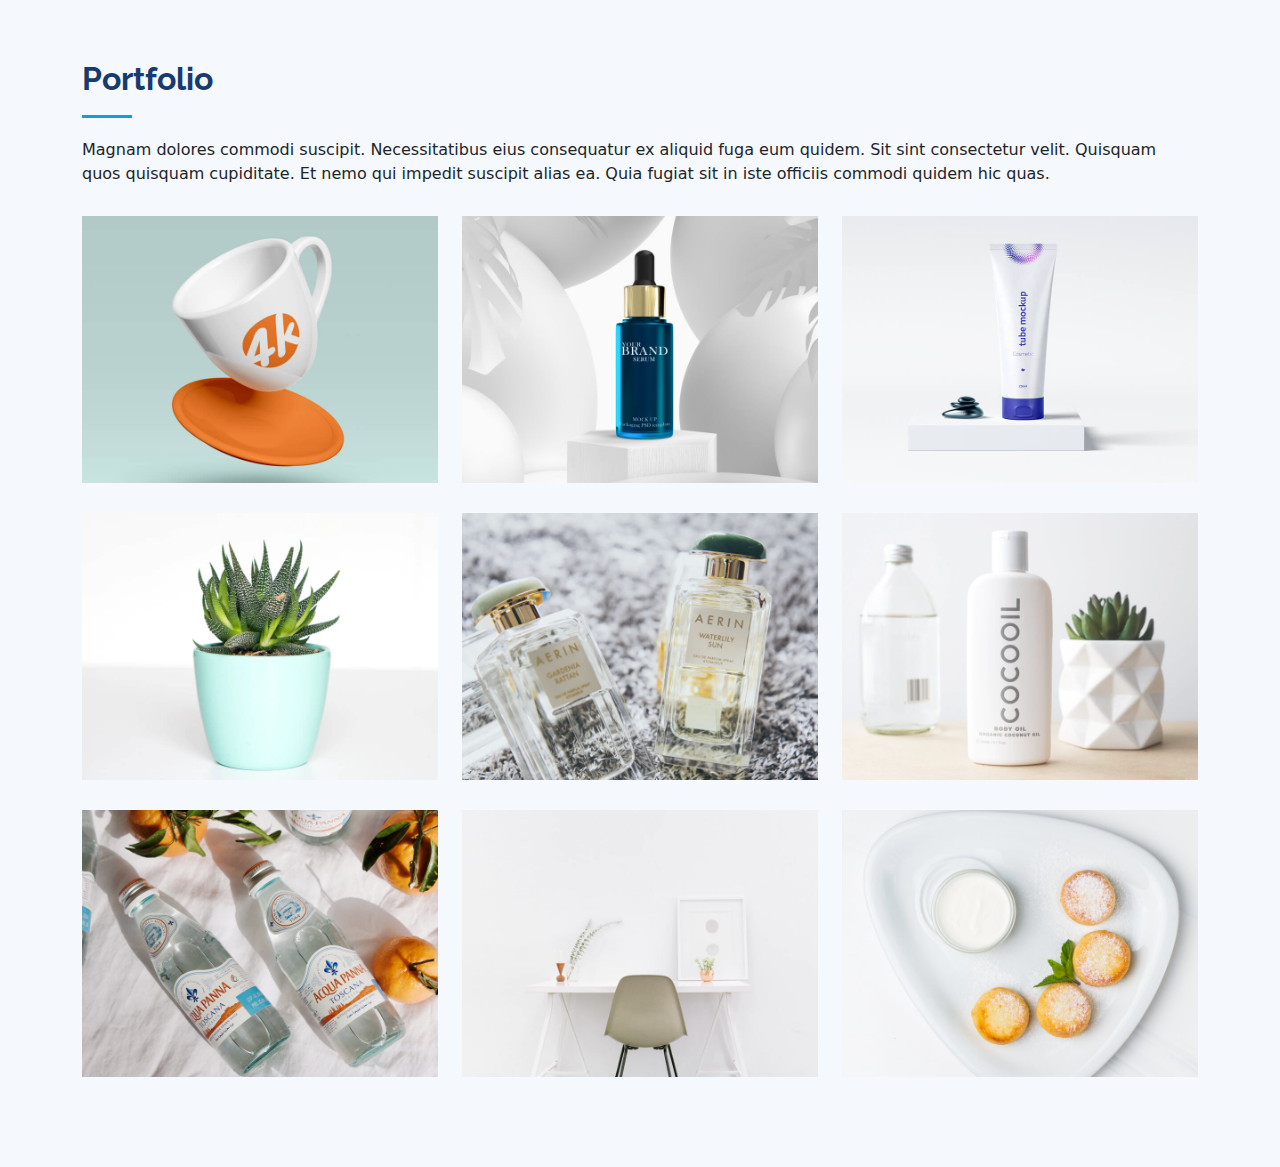
==== gallery.html @ 1d721a5b "gallery link added" ====
<!DOCTYPE html>
<html lang="en">

<head>
  <meta charset="utf-8">
  <meta content="width=device-width, initial-scale=1.0" name="viewport">

  <title>iPortfolio Bootstrap Template - Index</title>
  <meta content="" name="description">
  <meta content="" name="keywords">

  <!-- Favicons -->
  <link href="assets/img/favicon.png" rel="icon">
  <link href="assets/img/apple-touch-icon.png" rel="apple-touch-icon">

  <!-- Google Fonts -->
  <link
    href="https://fonts.googleapis.com/css?family=Open+Sans:300,300i,400,400i,600,600i,700,700i|Raleway:300,300i,400,400i,500,500i,600,600i,700,700i|Poppins:300,300i,400,400i,500,500i,600,600i,700,700i"
    rel="stylesheet">

  <!-- Vendor CSS Files -->
  <link href="assets/vendor/aos/aos.css" rel="stylesheet">
  <link href="assets/vendor/bootstrap/css/bootstrap.min.css" rel="stylesheet">
  <link href="assets/vendor/bootstrap-icons/bootstrap-icons.css" rel="stylesheet">
  <link href="assets/vendor/boxicons/css/boxicons.min.css" rel="stylesheet">
  <link href="assets/vendor/glightbox/css/glightbox.min.css" rel="stylesheet">
  <link href="assets/vendor/swiper/swiper-bundle.min.css" rel="stylesheet">

  <!-- Template Main CSS File -->
  <link href="assets/css/style.css" rel="stylesheet">

  <!-- =======================================================
  * Template Name: iPortfolio
  * Updated: Nov 17 2023 with Bootstrap v5.3.2
  * Template URL: https://bootstrapmade.com/iportfolio-bootstrap-portfolio-websites-template/
  * Author: BootstrapMade.com
  * License: https://bootstrapmade.com/license/
  ======================================================== -->


  <title>Bootstrap Example</title>
  <meta charset="utf-8">
  <meta name="viewport" content="width=device-width, initial-scale=1">
  <link href="https://cdn.jsdelivr.net/npm/bootstrap@5.3.2/dist/css/bootstrap.min.css" rel="stylesheet">
  <script src="https://cdn.jsdelivr.net/npm/bootstrap@5.3.2/dist/js/bootstrap.bundle.min.js"></script>
</head>

<body>


  <!-- ======= Portfolio Section ======= -->
  <section id="portfolio" class="portfolio section-bg">
    <div class="container">

      <div class="section-title">
        <h2>Portfolio</h2>
        <p>Magnam dolores commodi suscipit. Necessitatibus eius consequatur ex aliquid fuga eum quidem. Sit sint
          consectetur velit. Quisquam quos quisquam cupiditate. Et nemo qui impedit suscipit alias ea. Quia fugiat sit
          in iste officiis commodi quidem hic quas.</p>
      </div>



      <div class="row portfolio-container" data-aos="fade-up" data-aos-delay="100">


        <!-- ------------------------------------changes made start---------------------------------- -->
        <div class="col-lg-4 col-md-6 portfolio-item filter-app">
          <div class="portfolio-wrap">
            <img src="assets/img/portfolio/portfolio-1.jpg" class="img-fluid" alt="">
            <div class="portfolio-links">
              <a href="assets/img/portfolio/portfolio-1.jpg" data-gallery="portfolioGallery" class="portfolio-lightbox"
                title="App 1"><i class="bi bi-arrows-angle-expand"></i></a>
              <!-- <a href="portfolio-details.html" title="More Details"><i class="bx bx-link"></i></a> -->
            </div>
          </div>
        </div>
        <!-- ------------------------------------changes made end---------------------------------- -->

        <div class="col-lg-4 col-md-6 portfolio-item filter-web">
          <div class="portfolio-wrap">
            <img src="assets/img/portfolio/portfolio-2.jpg" class="img-fluid" alt="">
            <div class="portfolio-links">
              <a href="assets/img/portfolio/portfolio-2.jpg" data-gallery="portfolioGallery" class="portfolio-lightbox"
                title="Web 3"><i class="bx bx-plus"></i></a>
              <a href="portfolio-details.html" title="More Details"><i class="bx bx-link"></i></a>
            </div>
          </div>
        </div>

        <div class="col-lg-4 col-md-6 portfolio-item filter-app">
          <div class="portfolio-wrap">
            <img src="assets/img/portfolio/portfolio-3.jpg" class="img-fluid" alt="">
            <div class="portfolio-links">
              <a href="assets/img/portfolio/portfolio-3.jpg" data-gallery="portfolioGallery" class="portfolio-lightbox"
                title="App 2"><i class="bx bx-plus"></i></a>
              <a href="portfolio-details.html" title="More Details"><i class="bx bx-link"></i></a>
            </div>
          </div>
        </div>

        <div class="col-lg-4 col-md-6 portfolio-item filter-card">
          <div class="portfolio-wrap">
            <img src="assets/img/portfolio/portfolio-4.jpg" class="img-fluid" alt="">
            <div class="portfolio-links">
              <a href="assets/img/portfolio/portfolio-4.jpg" data-gallery="portfolioGallery" class="portfolio-lightbox"
                title="Card 2"><i class="bx bx-plus"></i></a>
              <a href="portfolio-details.html" title="More Details"><i class="bx bx-link"></i></a>
            </div>
          </div>
        </div>

        <div class="col-lg-4 col-md-6 portfolio-item filter-web">
          <div class="portfolio-wrap">
            <img src="assets/img/portfolio/portfolio-5.jpg" class="img-fluid" alt="">
            <div class="portfolio-links">
              <a href="assets/img/portfolio/portfolio-5.jpg" data-gallery="portfolioGallery" class="portfolio-lightbox"
                title="Web 2"><i class="bx bx-plus"></i></a>
              <a href="portfolio-details.html" title="More Details"><i class="bx bx-link"></i></a>
            </div>
          </div>
        </div>

        <div class="col-lg-4 col-md-6 portfolio-item filter-app">
          <div class="portfolio-wrap">
            <img src="assets/img/portfolio/portfolio-6.jpg" class="img-fluid" alt="">
            <div class="portfolio-links">
              <a href="assets/img/portfolio/portfolio-6.jpg" data-gallery="portfolioGallery" class="portfolio-lightbox"
                title="App 3"><i class="bx bx-plus"></i></a>
              <a href="portfolio-details.html" title="More Details"><i class="bx bx-link"></i></a>
            </div>
          </div>
        </div>

        <div class="col-lg-4 col-md-6 portfolio-item filter-card">
          <div class="portfolio-wrap">
            <img src="assets/img/portfolio/portfolio-7.jpg" class="img-fluid" alt="">
            <div class="portfolio-links">
              <a href="assets/img/portfolio/portfolio-7.jpg" data-gallery="portfolioGallery" class="portfolio-lightbox"
                title="Card 1"><i class="bx bx-plus"></i></a>
              <a href="portfolio-details.html" title="More Details"><i class="bx bx-link"></i></a>
            </div>
          </div>
        </div>

        <div class="col-lg-4 col-md-6 portfolio-item filter-card">
          <div class="portfolio-wrap">
            <img src="assets/img/portfolio/portfolio-8.jpg" class="img-fluid" alt="">
            <div class="portfolio-links">
              <a href="assets/img/portfolio/portfolio-8.jpg" data-gallery="portfolioGallery" class="portfolio-lightbox"
                title="Card 3"><i class="bx bx-plus"></i></a>
              <a href="portfolio-details.html" title="More Details"><i class="bx bx-link"></i></a>
            </div>
          </div>
        </div>

        <div class="col-lg-4 col-md-6 portfolio-item filter-web">
          <div class="portfolio-wrap">
            <img src="assets/img/portfolio/portfolio-9.jpg" class="img-fluid" alt="">
            <div class="portfolio-links">
              <a href="assets/img/portfolio/portfolio-9.jpg" data-gallery="portfolioGallery" class="portfolio-lightbox"
                title="Web 3"><i class="bx bx-plus"></i></a>
              <a href="portfolio-details.html" title="More Details"><i class="bx bx-link"></i></a>
            </div>
          </div>
        </div>

      </div>

    </div>
  </section><!-- End Portfolio Section -->






  <!-- End #main -->





  <a href="#" class="back-to-top d-flex align-items-center justify-content-center"><i
      class="bi bi-arrow-up-short"></i></a>

  <!-- Vendor JS Files -->
  <script src="assets/vendor/purecounter/purecounter_vanilla.js"></script>
  <script src="assets/vendor/aos/aos.js"></script>
  <script src="assets/vendor/bootstrap/js/bootstrap.bundle.min.js"></script>
  <script src="assets/vendor/glightbox/js/glightbox.min.js"></script>
  <!-- <li data-filter="*" class="filter-active">All</li> -->
  <script src="assets/vendor/isotope-layout/isotope.pkgd.min.js"></script>
  <script src="assets/vendor/swiper/swiper-bundle.min.js"></script>
  <script src="assets/vendor/typed.js/typed.umd.js"></script>
  <script src="assets/vendor/waypoints/noframework.waypoints.js"></script>
  <script src="assets/vendor/php-email-form/validate.js"></script>

  <!-- Template Main JS File -->
  <script src="assets/js/main.js"></script>

  <!-- <div class="text-center">
    <button class="custom-button" type="submit">More Images</button>
  </div>
 -->


  <!-- <div class="container mt-3">
    <h2>Button Styles</h2>
    <button type="button" class="btn">Basic</button>
    <button type="button" class="btn btn-primary">Primary</button>
    <button type="button" class="btn btn-secondary">Secondary</button>
    <button type="button" class="btn btn-success">Success</button>
    <button type="button" class="btn btn-info">Info</button>
    <button type="button" class="btn btn-warning">Warning</button>
    <button type="button" class="btn btn-danger">Danger</button>
    <button type="button" class="btn btn-dark">Dark</button>
    <button type="button" class="btn btn-light">Light</button>
    <button type="button" class="btn btn-link">Link</button>      
  </div>
 
   -->



</body>

</html>
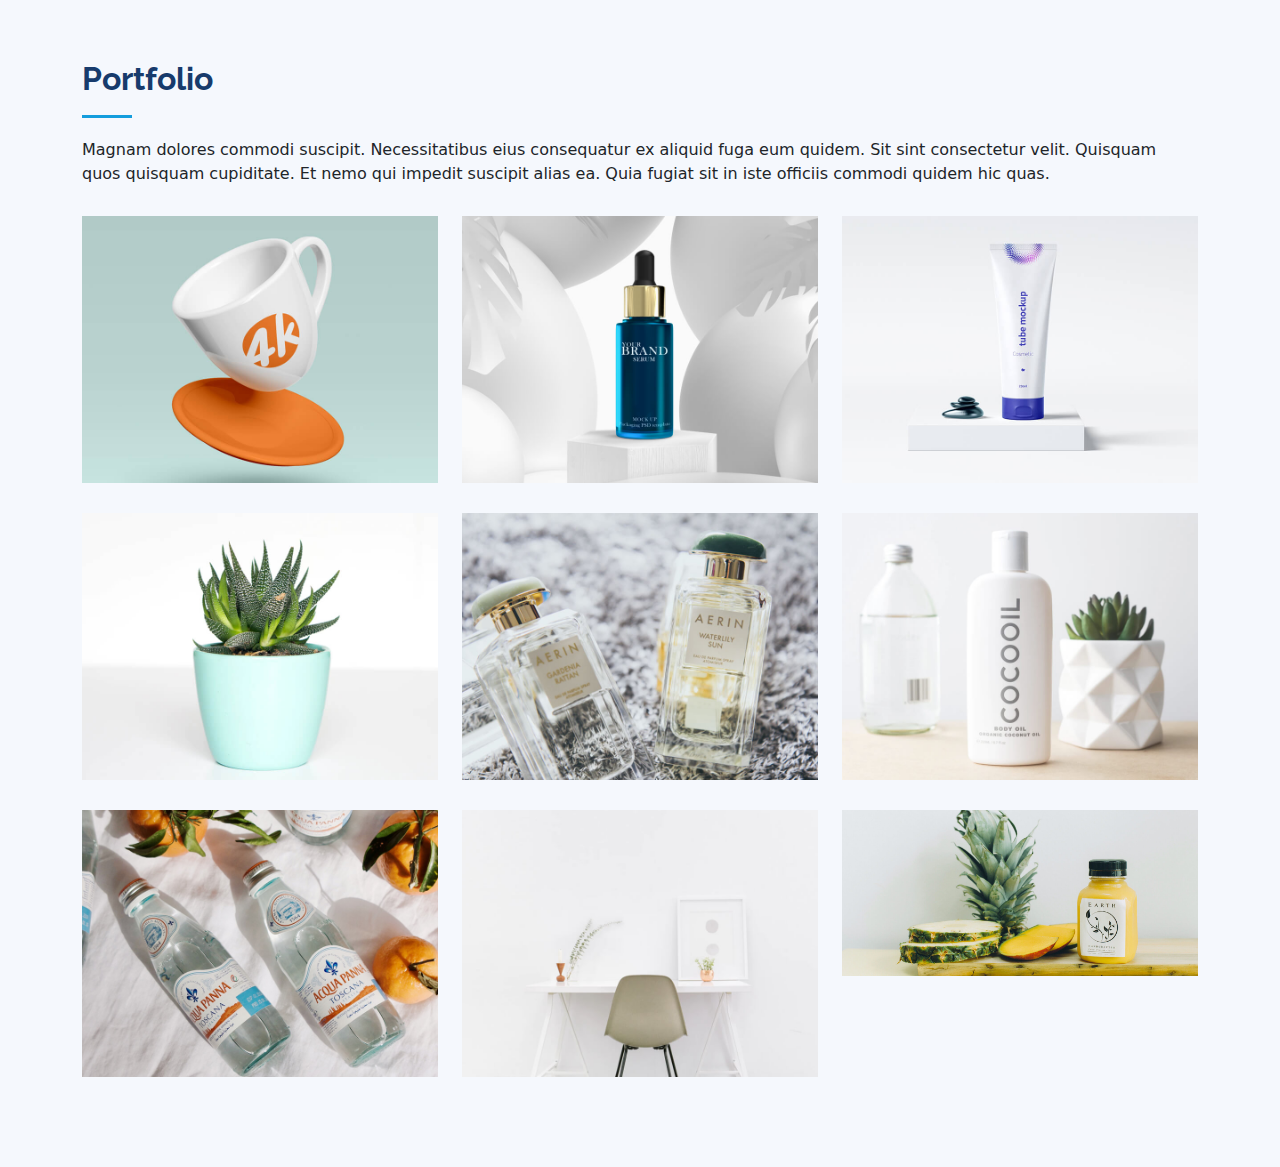
==== commit 9d88b71c: "images size different understand" ====
--- a/gallery.html
+++ b/gallery.html
@@ -156,9 +156,9 @@
 
         <div class="col-lg-4 col-md-6 portfolio-item filter-web">
           <div class="portfolio-wrap">
-            <img src="assets/img/portfolio/portfolio-9.jpg" class="img-fluid" alt="">
-            <div class="portfolio-links">
-              <a href="assets/img/portfolio/portfolio-9.jpg" data-gallery="portfolioGallery" class="portfolio-lightbox"
+            <img src="assets/img/portfolio/portfolio-details-1.jpg" class="img-fluid" alt="">
+            <div class="portfolio-links">
+              <a href="assets/img/portfolio/portfolio-details-1.jpg" data-gallery="portfolioGallery" class="portfolio-lightbox"
                 title="Web 3"><i class="bx bx-plus"></i></a>
               <a href="portfolio-details.html" title="More Details"><i class="bx bx-link"></i></a>
             </div>
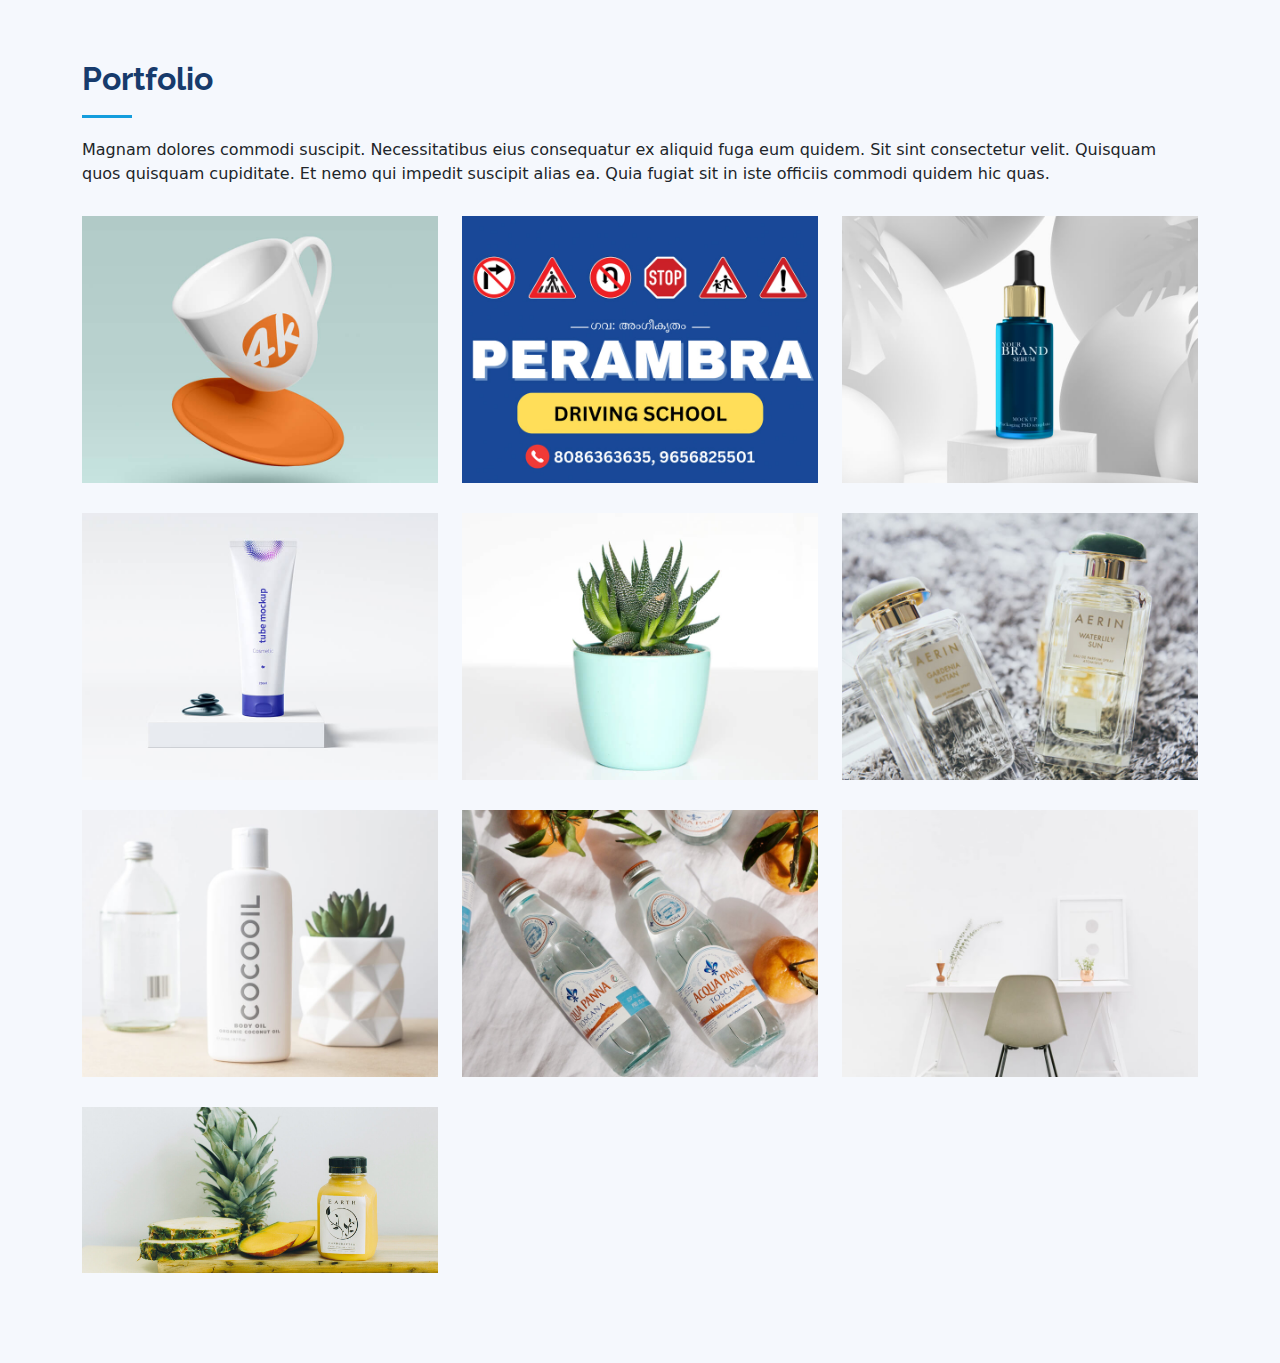
==== commit afa289a2: "just add an image for checking" ====
--- a/gallery.html
+++ b/gallery.html
@@ -76,6 +76,43 @@
           </div>
         </div>
         <!-- ------------------------------------changes made end---------------------------------- -->
+
+        
+        <!-- ------------------------------------changes made start---------------------------------- -->
+        <div class="col-lg-4 col-md-6 portfolio-item filter-app">
+          <div class="portfolio-wrap">
+            <img src="assets/img/portfolio/Driving-school.jpg" class="img-fluid" alt="">
+            <div class="portfolio-links">
+              <a href="assets/img/portfolio/Driving-school.jpg" data-gallery="portfolioGallery" class="portfolio-lightbox"
+                title="Driving School Flex Work"><i class="bi bi-arrows-angle-expand"></i></a>
+              <!-- <a href="portfolio-details.html" title="More Details"><i class="bx bx-link"></i></a> -->
+            </div>
+          </div>
+        </div>
+        <!-- ------------------------------------changes made end---------------------------------- -->
+
+
+
+
+
+
+
+
+
+
+
+
+
+
+
+
+
+
+
+
+
+
+
 
         <div class="col-lg-4 col-md-6 portfolio-item filter-web">
           <div class="portfolio-wrap">
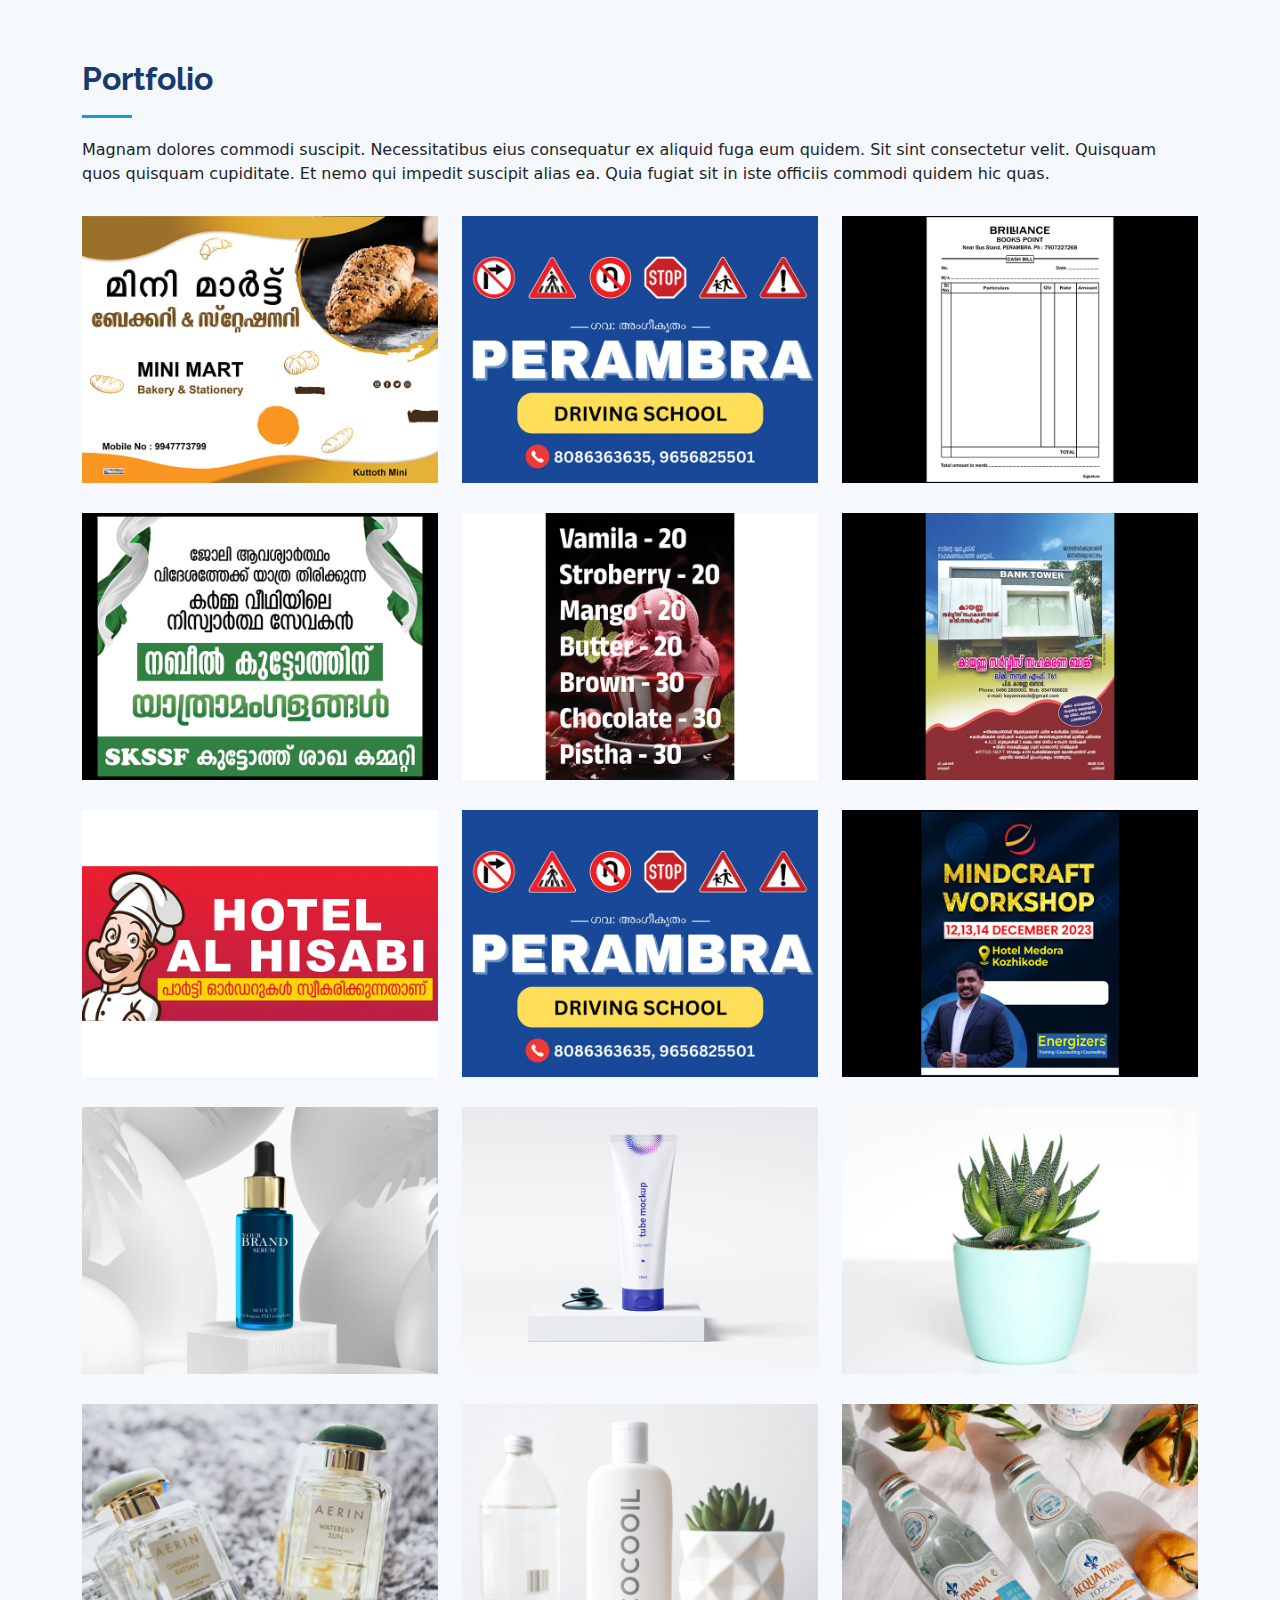
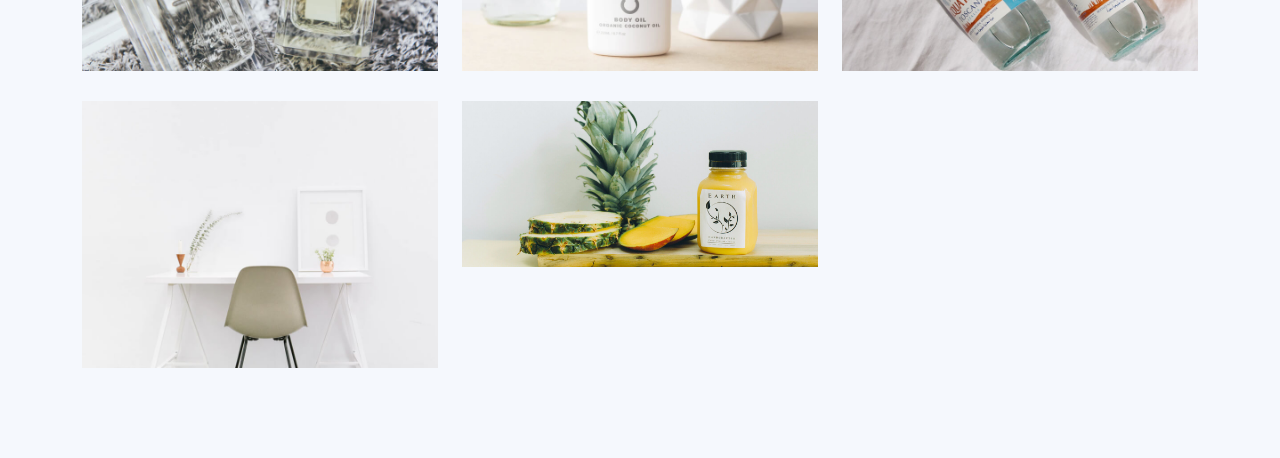
==== commit 03079099: "some changes made in gallery.html file" ====
--- a/gallery.html
+++ b/gallery.html
@@ -67,10 +67,10 @@
         <!-- ------------------------------------changes made start---------------------------------- -->
         <div class="col-lg-4 col-md-6 portfolio-item filter-app">
           <div class="portfolio-wrap">
-            <img src="assets/img/portfolio/portfolio-1.jpg" class="img-fluid" alt="">
-            <div class="portfolio-links">
-              <a href="assets/img/portfolio/portfolio-1.jpg" data-gallery="portfolioGallery" class="portfolio-lightbox"
-                title="App 1"><i class="bi bi-arrows-angle-expand"></i></a>
+            <img src="assets/img/portfolio/Mini Mart.jpg" class="img-fluid" alt="">
+            <div class="portfolio-links">
+              <a href="assets/img/portfolio/Mini Mart.jpg" data-gallery="portfolioGallery" class="portfolio-lightbox"
+                title="Mini Mart"><i class="bi bi-arrows-angle-expand"></i></a>
               <!-- <a href="portfolio-details.html" title="More Details"><i class="bx bx-link"></i></a> -->
             </div>
           </div>
@@ -84,6 +84,104 @@
             <img src="assets/img/portfolio/Driving-school.jpg" class="img-fluid" alt="">
             <div class="portfolio-links">
               <a href="assets/img/portfolio/Driving-school.jpg" data-gallery="portfolioGallery" class="portfolio-lightbox"
+                title="Driving School Flex Work"><i class="bi bi-arrows-angle-expand"></i></a>
+              <!-- <a href="portfolio-details.html" title="More Details"><i class="bx bx-link"></i></a> -->
+            </div>
+          </div>
+        </div>
+        <!-- ------------------------------------changes made end---------------------------------- -->
+
+      
+        <!-- ------------------------------------changes made start---------------------------------- -->
+        <div class="col-lg-4 col-md-6 portfolio-item filter-app">
+          <div class="portfolio-wrap">
+            <img src="assets/img/portfolio/Bill.jpg" class="img-fluid" alt="">
+            <div class="portfolio-links">
+              <a href="assets/img/portfolio/Bill.jpg" data-gallery="portfolioGallery" class="portfolio-lightbox"
+                title="Bill"><i class="bi bi-arrows-angle-expand"></i></a>
+              <!-- <a href="portfolio-details.html" title="More Details"><i class="bx bx-link"></i></a> -->
+            </div>
+          </div>
+        </div>
+        <!-- ------------------------------------changes made end---------------------------------- -->
+
+      
+        <!-- ------------------------------------changes made start---------------------------------- -->
+        <div class="col-lg-4 col-md-6 portfolio-item filter-app">
+          <div class="portfolio-wrap">
+            <img src="assets/img/portfolio/nabeel.jpg" class="img-fluid" alt="">
+            <div class="portfolio-links">
+              <a href="assets/img/portfolio/nabeel.jpg" data-gallery="portfolioGallery" class="portfolio-lightbox"
+                title="Driving School Flex Work"><i class="bi bi-arrows-angle-expand"></i></a>
+              <!-- <a href="portfolio-details.html" title="More Details"><i class="bx bx-link"></i></a> -->
+            </div>
+          </div>
+        </div>
+        <!-- ------------------------------------changes made end---------------------------------- -->
+
+      
+        <!-- ------------------------------------changes made start---------------------------------- -->
+        <div class="col-lg-4 col-md-6 portfolio-item filter-app">
+          <div class="portfolio-wrap">
+            <img src="assets/img/portfolio/Restaurant.jpg" class="img-fluid" alt="">
+            <div class="portfolio-links">
+              <a href="assets/img/portfolio/Restaurant.jpg" data-gallery="portfolioGallery" class="portfolio-lightbox"
+                title="Restaurant"><i class="bi bi-arrows-angle-expand"></i></a>
+              <!-- <a href="portfolio-details.html" title="More Details"><i class="bx bx-link"></i></a> -->
+            </div>
+          </div>
+        </div>
+        <!-- ------------------------------------changes made end---------------------------------- -->
+
+      
+        <!-- ------------------------------------changes made start---------------------------------- -->
+        <div class="col-lg-4 col-md-6 portfolio-item filter-app">
+          <div class="portfolio-wrap">
+            <img src="assets/img/portfolio/Ads.jpg" class="img-fluid" alt="">
+            <div class="portfolio-links">
+              <a href="assets/img/portfolio/Ads.jpg" data-gallery="portfolioGallery" class="portfolio-lightbox"
+                title="Ads"><i class="bi bi-arrows-angle-expand"></i></a>
+              <!-- <a href="portfolio-details.html" title="More Details"><i class="bx bx-link"></i></a> -->
+            </div>
+          </div>
+        </div>
+        <!-- ------------------------------------changes made end---------------------------------- -->
+
+      
+        <!-- ------------------------------------changes made start---------------------------------- -->
+        <div class="col-lg-4 col-md-6 portfolio-item filter-app">
+          <div class="portfolio-wrap">
+            <img src="assets/img/portfolio/Hotel.jpg" class="img-fluid" alt="">
+            <div class="portfolio-links">
+              <a href="assets/img/portfolio/Hotel.jpg" data-gallery="portfolioGallery" class="portfolio-lightbox"
+                title="Hotel"><i class="bi bi-arrows-angle-expand"></i></a>
+              <!-- <a href="portfolio-details.html" title="More Details"><i class="bx bx-link"></i></a> -->
+            </div>
+          </div>
+        </div>
+        <!-- ------------------------------------changes made end---------------------------------- -->
+
+      
+        <!-- ------------------------------------changes made start---------------------------------- -->
+        <div class="col-lg-4 col-md-6 portfolio-item filter-app">
+          <div class="portfolio-wrap">
+            <img src="assets/img/portfolio/Driving-school.jpg" class="img-fluid" alt="">
+            <div class="portfolio-links">
+              <a href="assets/img/portfolio/Driving-school.jpg" data-gallery="portfolioGallery" class="portfolio-lightbox"
+                title="Driving School Flex Work"><i class="bi bi-arrows-angle-expand"></i></a>
+              <!-- <a href="portfolio-details.html" title="More Details"><i class="bx bx-link"></i></a> -->
+            </div>
+          </div>
+        </div>
+        <!-- ------------------------------------changes made end---------------------------------- -->
+
+      
+        <!-- ------------------------------------changes made start---------------------------------- -->
+        <div class="col-lg-4 col-md-6 portfolio-item filter-app">
+          <div class="portfolio-wrap">
+            <img src="assets/img/portfolio/Mind_Craft.jpg" class="img-fluid" alt="">
+            <div class="portfolio-links">
+              <a href="assets/img/portfolio/Mind_Craft.jpg" data-gallery="portfolioGallery" class="portfolio-lightbox"
                 title="Driving School Flex Work"><i class="bi bi-arrows-angle-expand"></i></a>
               <!-- <a href="portfolio-details.html" title="More Details"><i class="bx bx-link"></i></a> -->
             </div>
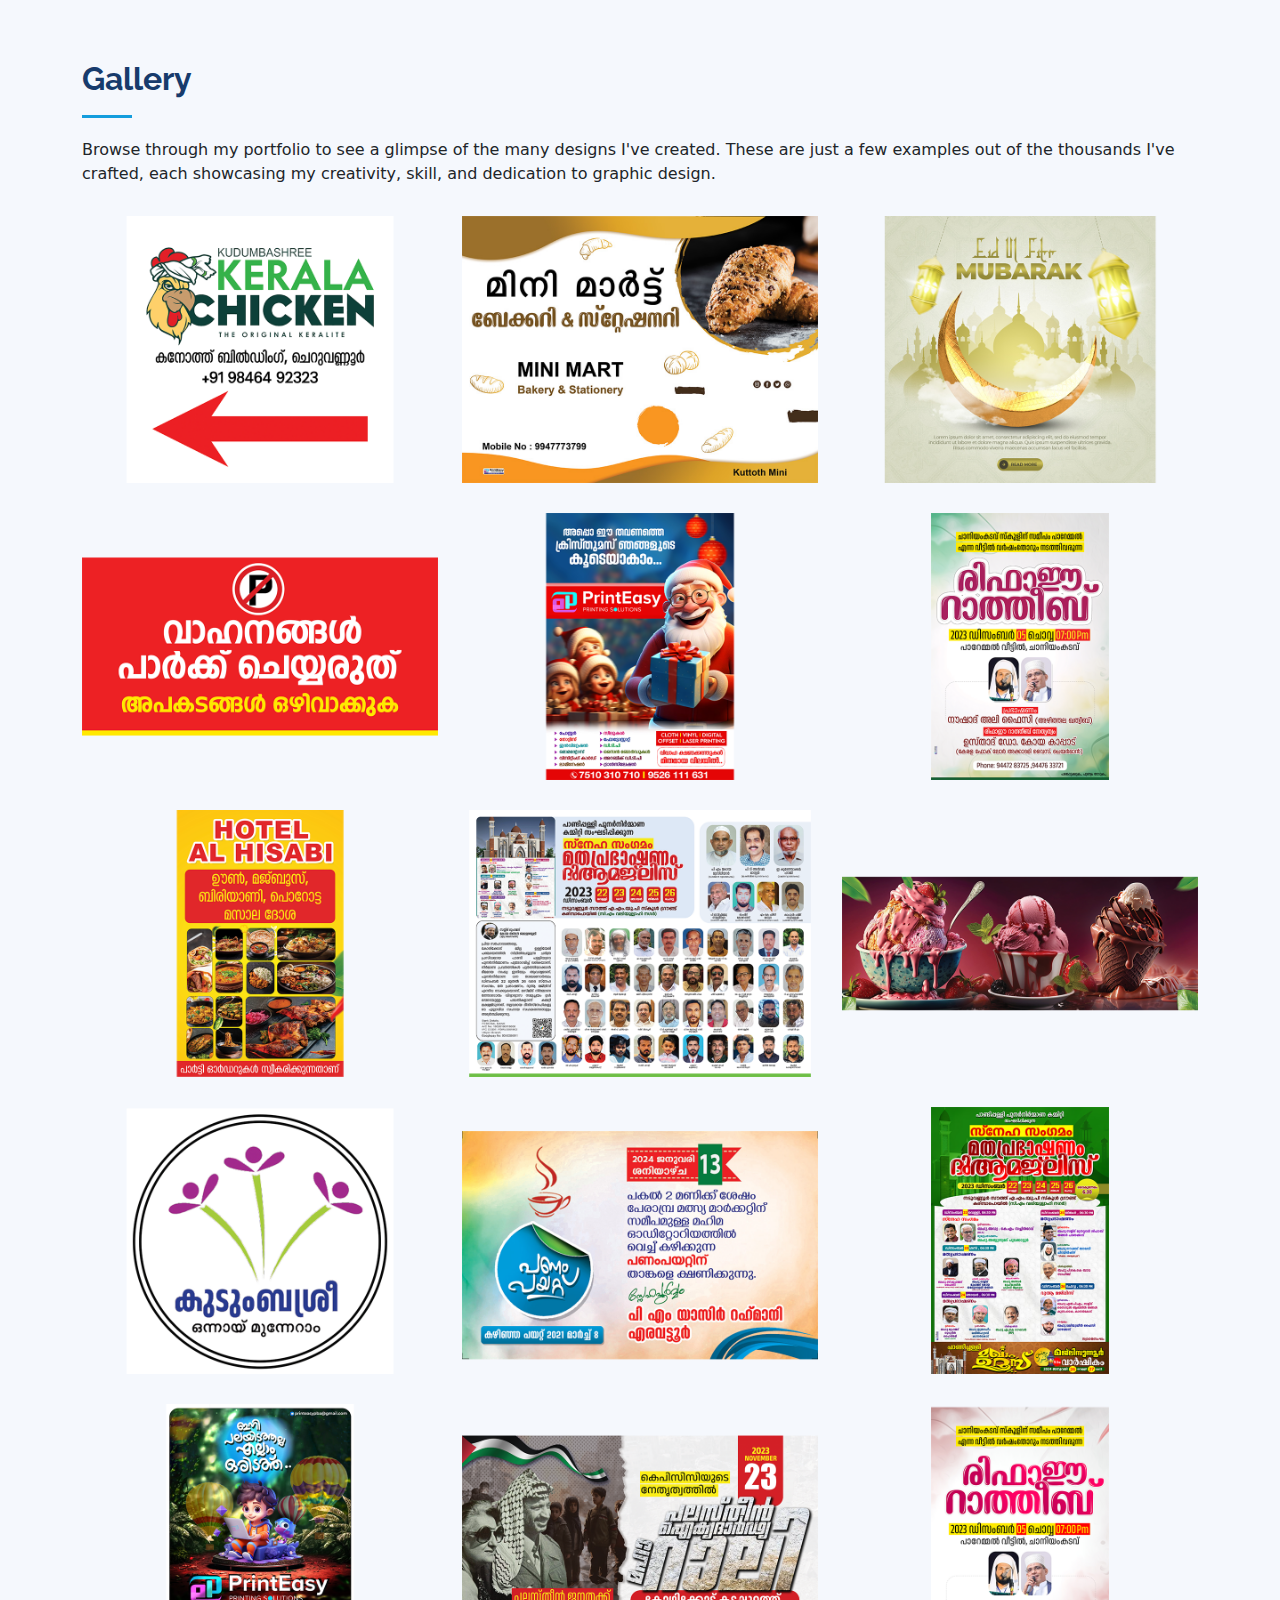
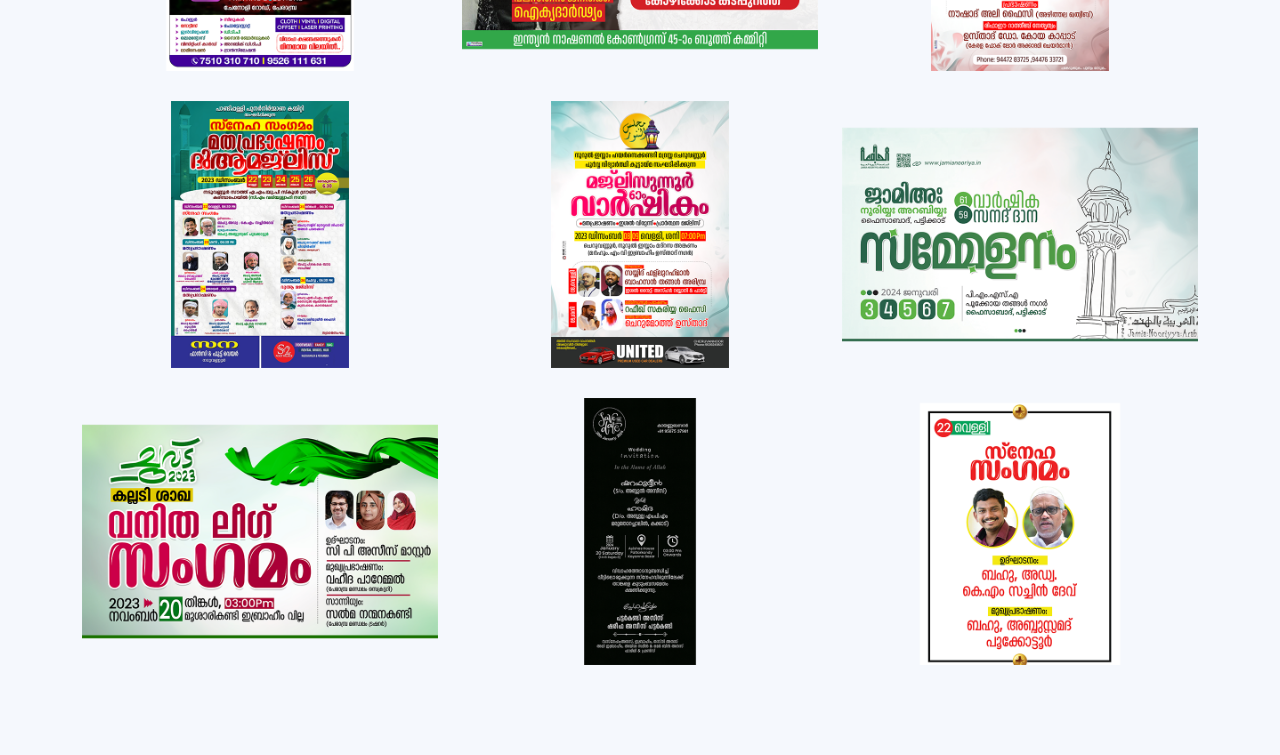
==== commit 5c8cf07b: "fastly just made as my website -for resume" ====
--- a/gallery.html
+++ b/gallery.html
@@ -53,10 +53,8 @@
     <div class="container">
 
       <div class="section-title">
-        <h2>Portfolio</h2>
-        <p>Magnam dolores commodi suscipit. Necessitatibus eius consequatur ex aliquid fuga eum quidem. Sit sint
-          consectetur velit. Quisquam quos quisquam cupiditate. Et nemo qui impedit suscipit alias ea. Quia fugiat sit
-          in iste officiis commodi quidem hic quas.</p>
+        <h2>Gallery</h2>
+        <p>Browse through my portfolio to see a glimpse of the many designs I've created. These are just a few examples out of the thousands I've crafted, each showcasing my creativity, skill, and dedication to graphic design.</p>
       </div>
 
 
@@ -67,240 +65,323 @@
         <!-- ------------------------------------changes made start---------------------------------- -->
         <div class="col-lg-4 col-md-6 portfolio-item filter-app">
           <div class="portfolio-wrap">
-            <img src="assets/img/portfolio/Mini Mart.jpg" class="img-fluid" alt="">
-            <div class="portfolio-links">
-              <a href="assets/img/portfolio/Mini Mart.jpg" data-gallery="portfolioGallery" class="portfolio-lightbox"
-                title="Mini Mart"><i class="bi bi-arrows-angle-expand"></i></a>
-              <!-- <a href="portfolio-details.html" title="More Details"><i class="bx bx-link"></i></a> -->
-            </div>
-          </div>
-        </div>
-        <!-- ------------------------------------changes made end---------------------------------- -->
-
-        
-        <!-- ------------------------------------changes made start---------------------------------- -->
-        <div class="col-lg-4 col-md-6 portfolio-item filter-app">
-          <div class="portfolio-wrap">
-            <img src="assets/img/portfolio/Driving-school.jpg" class="img-fluid" alt="">
-            <div class="portfolio-links">
-              <a href="assets/img/portfolio/Driving-school.jpg" data-gallery="portfolioGallery" class="portfolio-lightbox"
-                title="Driving School Flex Work"><i class="bi bi-arrows-angle-expand"></i></a>
-              <!-- <a href="portfolio-details.html" title="More Details"><i class="bx bx-link"></i></a> -->
-            </div>
-          </div>
-        </div>
-        <!-- ------------------------------------changes made end---------------------------------- -->
-
-      
-        <!-- ------------------------------------changes made start---------------------------------- -->
-        <div class="col-lg-4 col-md-6 portfolio-item filter-app">
-          <div class="portfolio-wrap">
-            <img src="assets/img/portfolio/Bill.jpg" class="img-fluid" alt="">
-            <div class="portfolio-links">
-              <a href="assets/img/portfolio/Bill.jpg" data-gallery="portfolioGallery" class="portfolio-lightbox"
-                title="Bill"><i class="bi bi-arrows-angle-expand"></i></a>
-              <!-- <a href="portfolio-details.html" title="More Details"><i class="bx bx-link"></i></a> -->
-            </div>
-          </div>
-        </div>
-        <!-- ------------------------------------changes made end---------------------------------- -->
-
-      
-        <!-- ------------------------------------changes made start---------------------------------- -->
-        <div class="col-lg-4 col-md-6 portfolio-item filter-app">
-          <div class="portfolio-wrap">
-            <img src="assets/img/portfolio/nabeel.jpg" class="img-fluid" alt="">
-            <div class="portfolio-links">
-              <a href="assets/img/portfolio/nabeel.jpg" data-gallery="portfolioGallery" class="portfolio-lightbox"
-                title="Driving School Flex Work"><i class="bi bi-arrows-angle-expand"></i></a>
-              <!-- <a href="portfolio-details.html" title="More Details"><i class="bx bx-link"></i></a> -->
-            </div>
-          </div>
-        </div>
-        <!-- ------------------------------------changes made end---------------------------------- -->
-
-      
-        <!-- ------------------------------------changes made start---------------------------------- -->
-        <div class="col-lg-4 col-md-6 portfolio-item filter-app">
-          <div class="portfolio-wrap">
-            <img src="assets/img/portfolio/Restaurant.jpg" class="img-fluid" alt="">
-            <div class="portfolio-links">
-              <a href="assets/img/portfolio/Restaurant.jpg" data-gallery="portfolioGallery" class="portfolio-lightbox"
-                title="Restaurant"><i class="bi bi-arrows-angle-expand"></i></a>
-              <!-- <a href="portfolio-details.html" title="More Details"><i class="bx bx-link"></i></a> -->
-            </div>
-          </div>
-        </div>
-        <!-- ------------------------------------changes made end---------------------------------- -->
-
-      
-        <!-- ------------------------------------changes made start---------------------------------- -->
-        <div class="col-lg-4 col-md-6 portfolio-item filter-app">
-          <div class="portfolio-wrap">
-            <img src="assets/img/portfolio/Ads.jpg" class="img-fluid" alt="">
-            <div class="portfolio-links">
-              <a href="assets/img/portfolio/Ads.jpg" data-gallery="portfolioGallery" class="portfolio-lightbox"
-                title="Ads"><i class="bi bi-arrows-angle-expand"></i></a>
-              <!-- <a href="portfolio-details.html" title="More Details"><i class="bx bx-link"></i></a> -->
-            </div>
-          </div>
-        </div>
-        <!-- ------------------------------------changes made end---------------------------------- -->
-
-      
-        <!-- ------------------------------------changes made start---------------------------------- -->
-        <div class="col-lg-4 col-md-6 portfolio-item filter-app">
-          <div class="portfolio-wrap">
-            <img src="assets/img/portfolio/Hotel.jpg" class="img-fluid" alt="">
-            <div class="portfolio-links">
-              <a href="assets/img/portfolio/Hotel.jpg" data-gallery="portfolioGallery" class="portfolio-lightbox"
-                title="Hotel"><i class="bi bi-arrows-angle-expand"></i></a>
-              <!-- <a href="portfolio-details.html" title="More Details"><i class="bx bx-link"></i></a> -->
-            </div>
-          </div>
-        </div>
-        <!-- ------------------------------------changes made end---------------------------------- -->
-
-      
-        <!-- ------------------------------------changes made start---------------------------------- -->
-        <div class="col-lg-4 col-md-6 portfolio-item filter-app">
-          <div class="portfolio-wrap">
-            <img src="assets/img/portfolio/Driving-school.jpg" class="img-fluid" alt="">
-            <div class="portfolio-links">
-              <a href="assets/img/portfolio/Driving-school.jpg" data-gallery="portfolioGallery" class="portfolio-lightbox"
-                title="Driving School Flex Work"><i class="bi bi-arrows-angle-expand"></i></a>
-              <!-- <a href="portfolio-details.html" title="More Details"><i class="bx bx-link"></i></a> -->
-            </div>
-          </div>
-        </div>
-        <!-- ------------------------------------changes made end---------------------------------- -->
-
-      
-        <!-- ------------------------------------changes made start---------------------------------- -->
-        <div class="col-lg-4 col-md-6 portfolio-item filter-app">
-          <div class="portfolio-wrap">
-            <img src="assets/img/portfolio/Mind_Craft.jpg" class="img-fluid" alt="">
-            <div class="portfolio-links">
-              <a href="assets/img/portfolio/Mind_Craft.jpg" data-gallery="portfolioGallery" class="portfolio-lightbox"
-                title="Driving School Flex Work"><i class="bi bi-arrows-angle-expand"></i></a>
-              <!-- <a href="portfolio-details.html" title="More Details"><i class="bx bx-link"></i></a> -->
-            </div>
-          </div>
-        </div>
-        <!-- ------------------------------------changes made end---------------------------------- -->
-
-
-
-
-
-
-
-
-
-
-
-
-
-
-
-
-
-
-
-
-
-
-
-
-        <div class="col-lg-4 col-md-6 portfolio-item filter-web">
-          <div class="portfolio-wrap">
-            <img src="assets/img/portfolio/portfolio-2.jpg" class="img-fluid" alt="">
-            <div class="portfolio-links">
-              <a href="assets/img/portfolio/portfolio-2.jpg" data-gallery="portfolioGallery" class="portfolio-lightbox"
-                title="Web 3"><i class="bx bx-plus"></i></a>
-              <a href="portfolio-details.html" title="More Details"><i class="bx bx-link"></i></a>
-            </div>
-          </div>
-        </div>
-
-        <div class="col-lg-4 col-md-6 portfolio-item filter-app">
-          <div class="portfolio-wrap">
-            <img src="assets/img/portfolio/portfolio-3.jpg" class="img-fluid" alt="">
-            <div class="portfolio-links">
-              <a href="assets/img/portfolio/portfolio-3.jpg" data-gallery="portfolioGallery" class="portfolio-lightbox"
-                title="App 2"><i class="bx bx-plus"></i></a>
-              <a href="portfolio-details.html" title="More Details"><i class="bx bx-link"></i></a>
-            </div>
-          </div>
-        </div>
-
-        <div class="col-lg-4 col-md-6 portfolio-item filter-card">
-          <div class="portfolio-wrap">
-            <img src="assets/img/portfolio/portfolio-4.jpg" class="img-fluid" alt="">
-            <div class="portfolio-links">
-              <a href="assets/img/portfolio/portfolio-4.jpg" data-gallery="portfolioGallery" class="portfolio-lightbox"
-                title="Card 2"><i class="bx bx-plus"></i></a>
-              <a href="portfolio-details.html" title="More Details"><i class="bx bx-link"></i></a>
-            </div>
-          </div>
-        </div>
-
-        <div class="col-lg-4 col-md-6 portfolio-item filter-web">
-          <div class="portfolio-wrap">
-            <img src="assets/img/portfolio/portfolio-5.jpg" class="img-fluid" alt="">
-            <div class="portfolio-links">
-              <a href="assets/img/portfolio/portfolio-5.jpg" data-gallery="portfolioGallery" class="portfolio-lightbox"
-                title="Web 2"><i class="bx bx-plus"></i></a>
-              <a href="portfolio-details.html" title="More Details"><i class="bx bx-link"></i></a>
-            </div>
-          </div>
-        </div>
-
-        <div class="col-lg-4 col-md-6 portfolio-item filter-app">
-          <div class="portfolio-wrap">
-            <img src="assets/img/portfolio/portfolio-6.jpg" class="img-fluid" alt="">
-            <div class="portfolio-links">
-              <a href="assets/img/portfolio/portfolio-6.jpg" data-gallery="portfolioGallery" class="portfolio-lightbox"
-                title="App 3"><i class="bx bx-plus"></i></a>
-              <a href="portfolio-details.html" title="More Details"><i class="bx bx-link"></i></a>
-            </div>
-          </div>
-        </div>
-
-        <div class="col-lg-4 col-md-6 portfolio-item filter-card">
-          <div class="portfolio-wrap">
-            <img src="assets/img/portfolio/portfolio-7.jpg" class="img-fluid" alt="">
-            <div class="portfolio-links">
-              <a href="assets/img/portfolio/portfolio-7.jpg" data-gallery="portfolioGallery" class="portfolio-lightbox"
-                title="Card 1"><i class="bx bx-plus"></i></a>
-              <a href="portfolio-details.html" title="More Details"><i class="bx bx-link"></i></a>
-            </div>
-          </div>
-        </div>
-
-        <div class="col-lg-4 col-md-6 portfolio-item filter-card">
-          <div class="portfolio-wrap">
-            <img src="assets/img/portfolio/portfolio-8.jpg" class="img-fluid" alt="">
-            <div class="portfolio-links">
-              <a href="assets/img/portfolio/portfolio-8.jpg" data-gallery="portfolioGallery" class="portfolio-lightbox"
-                title="Card 3"><i class="bx bx-plus"></i></a>
-              <a href="portfolio-details.html" title="More Details"><i class="bx bx-link"></i></a>
-            </div>
-          </div>
-        </div>
-
-        <div class="col-lg-4 col-md-6 portfolio-item filter-web">
-          <div class="portfolio-wrap">
-            <img src="assets/img/portfolio/portfolio-details-1.jpg" class="img-fluid" alt="">
-            <div class="portfolio-links">
-              <a href="assets/img/portfolio/portfolio-details-1.jpg" data-gallery="portfolioGallery" class="portfolio-lightbox"
-                title="Web 3"><i class="bx bx-plus"></i></a>
-              <a href="portfolio-details.html" title="More Details"><i class="bx bx-link"></i></a>
-            </div>
-          </div>
-        </div>
-
-      </div>
+            <img src="assets/img/Gallery_images/kerala_chicken.png" class="img-fluid" alt="">
+            <div class="portfolio-links">
+              <a href="assets/img/Gallery_images/kerala_chicken.png" data-gallery="portfolioGallery" class="portfolio-lightbox"
+                title=""><i class="bi bi-arrows-angle-expand"></i></a>
+              <!-- <a href="portfolio-details.html" title="More Details"><i class="bx bx-link"></i></a> -->
+            </div>
+          </div>
+        </div>
+        <!-- ------------------------------------changes made end---------------------------------- -->
+
+
+        <!-- ------------------------------------changes made start---------------------------------- -->
+        <div class="col-lg-4 col-md-6 portfolio-item filter-app">
+          <div class="portfolio-wrap">
+            <img src="assets/img/Gallery_images/mini_mart.png" class="img-fluid" alt="">
+            <div class="portfolio-links">
+              <a href="assets/img/Gallery_images/mini_mart.png" data-gallery="portfolioGallery" class="portfolio-lightbox"
+                title=""><i class="bi bi-arrows-angle-expand"></i></a>
+              <!-- <a href="portfolio-details.html" title="More Details"><i class="bx bx-link"></i></a> -->
+            </div>
+          </div>
+        </div>
+        <!-- ------------------------------------changes made end---------------------------------- -->
+
+
+
+
+        <!-- ------------------------------------changes made start---------------------------------- -->
+        <div class="col-lg-4 col-md-6 portfolio-item filter-app">
+          <div class="portfolio-wrap">
+            <img src="assets/img/Gallery_images/mubarak.png" class="img-fluid" alt="">
+            <div class="portfolio-links">
+              <a href="assets/img/Gallery_images/mubarak.png" data-gallery="portfolioGallery" class="portfolio-lightbox"
+                title=""><i class="bi bi-arrows-angle-expand"></i></a>
+              <!-- <a href="portfolio-details.html" title="More Details"><i class="bx bx-link"></i></a> -->
+            </div>
+          </div>
+        </div>
+        <!-- ------------------------------------changes made end---------------------------------- -->
+
+
+
+
+        <!-- ------------------------------------changes made start---------------------------------- -->
+        <div class="col-lg-4 col-md-6 portfolio-item filter-app">
+          <div class="portfolio-wrap">
+            <img src="assets/img/Gallery_images/no_parking.png" class="img-fluid" alt="">
+            <div class="portfolio-links">
+              <a href="assets/img/Gallery_images/no_parking.png" data-gallery="portfolioGallery" class="portfolio-lightbox"
+                title=""><i class="bi bi-arrows-angle-expand"></i></a>
+              <!-- <a href="portfolio-details.html" title="More Details"><i class="bx bx-link"></i></a> -->
+            </div>
+          </div>
+        </div>
+        <!-- ------------------------------------changes made end---------------------------------- -->
+
+
+
+
+        <!-- ------------------------------------changes made start---------------------------------- -->
+        <div class="col-lg-4 col-md-6 portfolio-item filter-app">
+          <div class="portfolio-wrap">
+            <img src="assets/img/Gallery_images/christmas.png" class="img-fluid" alt="">
+            <div class="portfolio-links">
+              <a href="assets/img/Gallery_images/christmas.png" data-gallery="portfolioGallery" class="portfolio-lightbox"
+                title=""><i class="bi bi-arrows-angle-expand"></i></a>
+              <!-- <a href="portfolio-details.html" title="More Details"><i class="bx bx-link"></i></a> -->
+            </div>
+          </div>
+        </div>
+        <!-- ------------------------------------changes made end---------------------------------- -->
+
+
+
+
+        <!-- ------------------------------------changes made start---------------------------------- -->
+        <div class="col-lg-4 col-md-6 portfolio-item filter-app">
+          <div class="portfolio-wrap">
+            <img src="assets/img/Gallery_images/ratheeb.png" class="img-fluid" alt="">
+            <div class="portfolio-links">
+              <a href="assets/img/Gallery_images/ratheeb.png" data-gallery="portfolioGallery" class="portfolio-lightbox"
+                title=""><i class="bi bi-arrows-angle-expand"></i></a>
+              <!-- <a href="portfolio-details.html" title="More Details"><i class="bx bx-link"></i></a> -->
+            </div>
+          </div>
+        </div>
+        <!-- ------------------------------------changes made end---------------------------------- -->
+
+        
+        <!-- ------------------------------------changes made start---------------------------------- -->
+        <div class="col-lg-4 col-md-6 portfolio-item filter-app">
+          <div class="portfolio-wrap">
+            <img src="assets/img/Gallery_images/hotel.png" class="img-fluid" alt="">
+            <div class="portfolio-links">
+              <a href="assets/img/Gallery_images/hotel.png" data-gallery="portfolioGallery" class="portfolio-lightbox"
+                title=""><i class="bi bi-arrows-angle-expand"></i></a>
+              <!-- <a href="portfolio-details.html" title="More Details"><i class="bx bx-link"></i></a> -->
+            </div>
+          </div>
+        </div>
+        <!-- ------------------------------------changes made end---------------------------------- -->
+
+
+        
+        <!-- ------------------------------------changes made start---------------------------------- -->
+        <div class="col-lg-4 col-md-6 portfolio-item filter-app">
+          <div class="portfolio-wrap">
+            <img src="assets/img/Gallery_images/big_flex.png" class="img-fluid" alt="">
+            <div class="portfolio-links">
+              <a href="assets/img/Gallery_images/big_flex.png" data-gallery="portfolioGallery" class="portfolio-lightbox"
+                title=""><i class="bi bi-arrows-angle-expand"></i></a>
+              <!-- <a href="portfolio-details.html" title="More Details"><i class="bx bx-link"></i></a> -->
+            </div>
+          </div>
+        </div>
+        <!-- ------------------------------------changes made end---------------------------------- -->
+
+        
+        <!-- ------------------------------------changes made start---------------------------------- -->
+        <div class="col-lg-4 col-md-6 portfolio-item filter-app">
+          <div class="portfolio-wrap">
+            <img src="assets/img/Gallery_images/ice_cream.png" class="img-fluid" alt="">
+            <div class="portfolio-links">
+              <a href="assets/img/Gallery_images/ice_cream.png" data-gallery="portfolioGallery" class="portfolio-lightbox"
+                title=""><i class="bi bi-arrows-angle-expand"></i></a>
+              <!-- <a href="portfolio-details.html" title="More Details"><i class="bx bx-link"></i></a> -->
+            </div>
+          </div>
+        </div>
+        <!-- ------------------------------------changes made end---------------------------------- -->
+
+        
+        <!-- ------------------------------------changes made start---------------------------------- -->
+        <div class="col-lg-4 col-md-6 portfolio-item filter-app">
+          <div class="portfolio-wrap">
+            <img src="assets/img/Gallery_images/kudumbashree.png" class="img-fluid" alt="">
+            <div class="portfolio-links">
+              <a href="assets/img/Gallery_images/kudumbashree.png" data-gallery="portfolioGallery" class="portfolio-lightbox"
+                title=""><i class="bi bi-arrows-angle-expand"></i></a>
+              <!-- <a href="portfolio-details.html" title="More Details"><i class="bx bx-link"></i></a> -->
+            </div>
+          </div>
+        </div>
+        <!-- ------------------------------------changes made end---------------------------------- -->
+
+        
+        <!-- ------------------------------------changes made start---------------------------------- -->
+        <div class="col-lg-4 col-md-6 portfolio-item filter-app">
+          <div class="portfolio-wrap">
+            <img src="assets/img/Gallery_images/panam_payat.png" class="img-fluid" alt="">
+            <div class="portfolio-links">
+              <a href="assets/img/Gallery_images/panam_payat.png" data-gallery="portfolioGallery" class="portfolio-lightbox"
+                title=""><i class="bi bi-arrows-angle-expand"></i></a>
+              <!-- <a href="portfolio-details.html" title="More Details"><i class="bx bx-link"></i></a> -->
+            </div>
+          </div>
+        </div>
+        <!-- ------------------------------------changes made end---------------------------------- -->
+
+        
+        <!-- ------------------------------------changes made start---------------------------------- -->
+        <div class="col-lg-4 col-md-6 portfolio-item filter-app">
+          <div class="portfolio-wrap">
+            <img src="assets/img/Gallery_images/matha_praabashanam.png" class="img-fluid" alt="">
+            <div class="portfolio-links">
+              <a href="assets/img/Gallery_images/matha_praabashanam.png" data-gallery="portfolioGallery" class="portfolio-lightbox"
+                title=""><i class="bi bi-arrows-angle-expand"></i></a>
+              <!-- <a href="portfolio-details.html" title="More Details"><i class="bx bx-link"></i></a> -->
+            </div>
+          </div>
+        </div>
+        <!-- ------------------------------------changes made end---------------------------------- -->
+
+        
+        <!-- ------------------------------------changes made start---------------------------------- -->
+        <div class="col-lg-4 col-md-6 portfolio-item filter-app">
+          <div class="portfolio-wrap">
+            <img src="assets/img/Gallery_images/print_easy.png" class="img-fluid" alt="">
+            <div class="portfolio-links">
+              <a href="assets/img/Gallery_images/print_easy.png" data-gallery="portfolioGallery" class="portfolio-lightbox"
+                title=""><i class="bi bi-arrows-angle-expand"></i></a>
+              <!-- <a href="portfolio-details.html" title="More Details"><i class="bx bx-link"></i></a> -->
+            </div>
+          </div>
+        </div>
+        <!-- ------------------------------------changes made end---------------------------------- -->
+
+        
+        <!-- ------------------------------------changes made start---------------------------------- -->
+        <div class="col-lg-4 col-md-6 portfolio-item filter-app">
+          <div class="portfolio-wrap">
+            <img src="assets/img/Gallery_images/rali.png" class="img-fluid" alt="">
+            <div class="portfolio-links">
+              <a href="assets/img/Gallery_images/rali.png" data-gallery="portfolioGallery" class="portfolio-lightbox"
+                title=""><i class="bi bi-arrows-angle-expand"></i></a>
+              <!-- <a href="portfolio-details.html" title="More Details"><i class="bx bx-link"></i></a> -->
+            </div>
+          </div>
+        </div>
+        <!-- ------------------------------------changes made end---------------------------------- -->
+
+        
+        <!-- ------------------------------------changes made start---------------------------------- -->
+        <div class="col-lg-4 col-md-6 portfolio-item filter-app">
+          <div class="portfolio-wrap">
+            <img src="assets/img/Gallery_images/rifa.png" class="img-fluid" alt="">
+            <div class="portfolio-links">
+              <a href="assets/img/Gallery_images/rifa.png" data-gallery="portfolioGallery" class="portfolio-lightbox"
+                title=""><i class="bi bi-arrows-angle-expand"></i></a>
+              <!-- <a href="portfolio-details.html" title="More Details"><i class="bx bx-link"></i></a> -->
+            </div>
+          </div>
+        </div>
+        <!-- ------------------------------------changes made end---------------------------------- -->
+
+        
+        <!-- ------------------------------------changes made start---------------------------------- -->
+        <div class="col-lg-4 col-md-6 portfolio-item filter-app">
+          <div class="portfolio-wrap">
+            <img src="assets/img/Gallery_images/du_aaa_maglis.png" class="img-fluid" alt="">
+            <div class="portfolio-links">
+              <a href="assets/img/Gallery_images/du_aaa_maglis.png" data-gallery="portfolioGallery" class="portfolio-lightbox"
+                title=""><i class="bi bi-arrows-angle-expand"></i></a>
+              <!-- <a href="portfolio-details.html" title="More Details"><i class="bx bx-link"></i></a> -->
+            </div>
+          </div>
+        </div>
+        <!-- ------------------------------------changes made end---------------------------------- -->
+
+        
+        <!-- ------------------------------------changes made start---------------------------------- -->
+        <div class="col-lg-4 col-md-6 portfolio-item filter-app">
+          <div class="portfolio-wrap">
+            <img src="assets/img/Gallery_images/varshikam.png" class="img-fluid" alt="">
+            <div class="portfolio-links">
+              <a href="assets/img/Gallery_images/varshikam.png" data-gallery="portfolioGallery" class="portfolio-lightbox"
+                title=""><i class="bi bi-arrows-angle-expand"></i></a>
+              <!-- <a href="portfolio-details.html" title="More Details"><i class="bx bx-link"></i></a> -->
+            </div>
+          </div>
+        </div>
+        <!-- ------------------------------------changes made end---------------------------------- -->
+
+        
+        <!-- ------------------------------------changes made start---------------------------------- -->
+        <div class="col-lg-4 col-md-6 portfolio-item filter-app">
+          <div class="portfolio-wrap">
+            <img src="assets/img/Gallery_images/samelanam.png" class="img-fluid" alt="">
+            <div class="portfolio-links">
+              <a href="assets/img/Gallery_images/samelanam.png" data-gallery="portfolioGallery" class="portfolio-lightbox"
+                title=""><i class="bi bi-arrows-angle-expand"></i></a>
+              <!-- <a href="portfolio-details.html" title="More Details"><i class="bx bx-link"></i></a> -->
+            </div>
+          </div>
+        </div>
+        <!-- ------------------------------------changes made end---------------------------------- -->
+
+        
+        <!-- ------------------------------------changes made start---------------------------------- -->
+        <div class="col-lg-4 col-md-6 portfolio-item filter-app">
+          <div class="portfolio-wrap">
+            <img src="assets/img/Gallery_images/sangamam.png" class="img-fluid" alt="">
+            <div class="portfolio-links">
+              <a href="assets/img/Gallery_images/sangamam.png" data-gallery="portfolioGallery" class="portfolio-lightbox"
+                title=""><i class="bi bi-arrows-angle-expand"></i></a>
+              <!-- <a href="portfolio-details.html" title="More Details"><i class="bx bx-link"></i></a> -->
+            </div>
+          </div>
+        </div>
+        <!-- ------------------------------------changes made end---------------------------------- -->
+
+        
+        <!-- ------------------------------------changes made start---------------------------------- -->
+        <div class="col-lg-4 col-md-6 portfolio-item filter-app">
+          <div class="portfolio-wrap">
+            <img src="assets/img/Gallery_images/wedding_card_2.png" class="img-fluid" alt="">
+            <div class="portfolio-links">
+              <a href="assets/img/Gallery_images/wedding_card_2.png" data-gallery="portfolioGallery" class="portfolio-lightbox"
+                title=""><i class="bi bi-arrows-angle-expand"></i></a>
+              <!-- <a href="portfolio-details.html" title="More Details"><i class="bx bx-link"></i></a> -->
+            </div>
+          </div>
+        </div>
+        <!-- ------------------------------------changes made end---------------------------------- -->
+
+        
+        <!-- ------------------------------------changes made start---------------------------------- -->
+        <div class="col-lg-4 col-md-6 portfolio-item filter-app">
+          <div class="portfolio-wrap">
+            <img src="assets/img/Gallery_images/sheha_sangamam.png" class="img-fluid" alt="">
+            <div class="portfolio-links">
+              <a href="assets/img/Gallery_images/sheha_sangamam.png" data-gallery="portfolioGallery" class="portfolio-lightbox"
+                title=""><i class="bi bi-arrows-angle-expand"></i></a>
+              <!-- <a href="portfolio-details.html" title="More Details"><i class="bx bx-link"></i></a> -->
+            </div>
+          </div>
+        </div>
+        <!-- ------------------------------------changes made end---------------------------------- -->
+
+        
+
+
+
+
+
+
+
+
+
+
+
+
+
+
+
+
+
 
     </div>
   </section><!-- End Portfolio Section -->
--- a/assets/css/style.css
+++ b/assets/css/style.css
@@ -241,7 +241,7 @@
 #hero {
   width: 100%;
   height: 100vh;
-  background: url("../img/hero-bg.jpg") top center;
+  background: url("../img/1.jpg") top center;
   background-size: cover;
 }
 
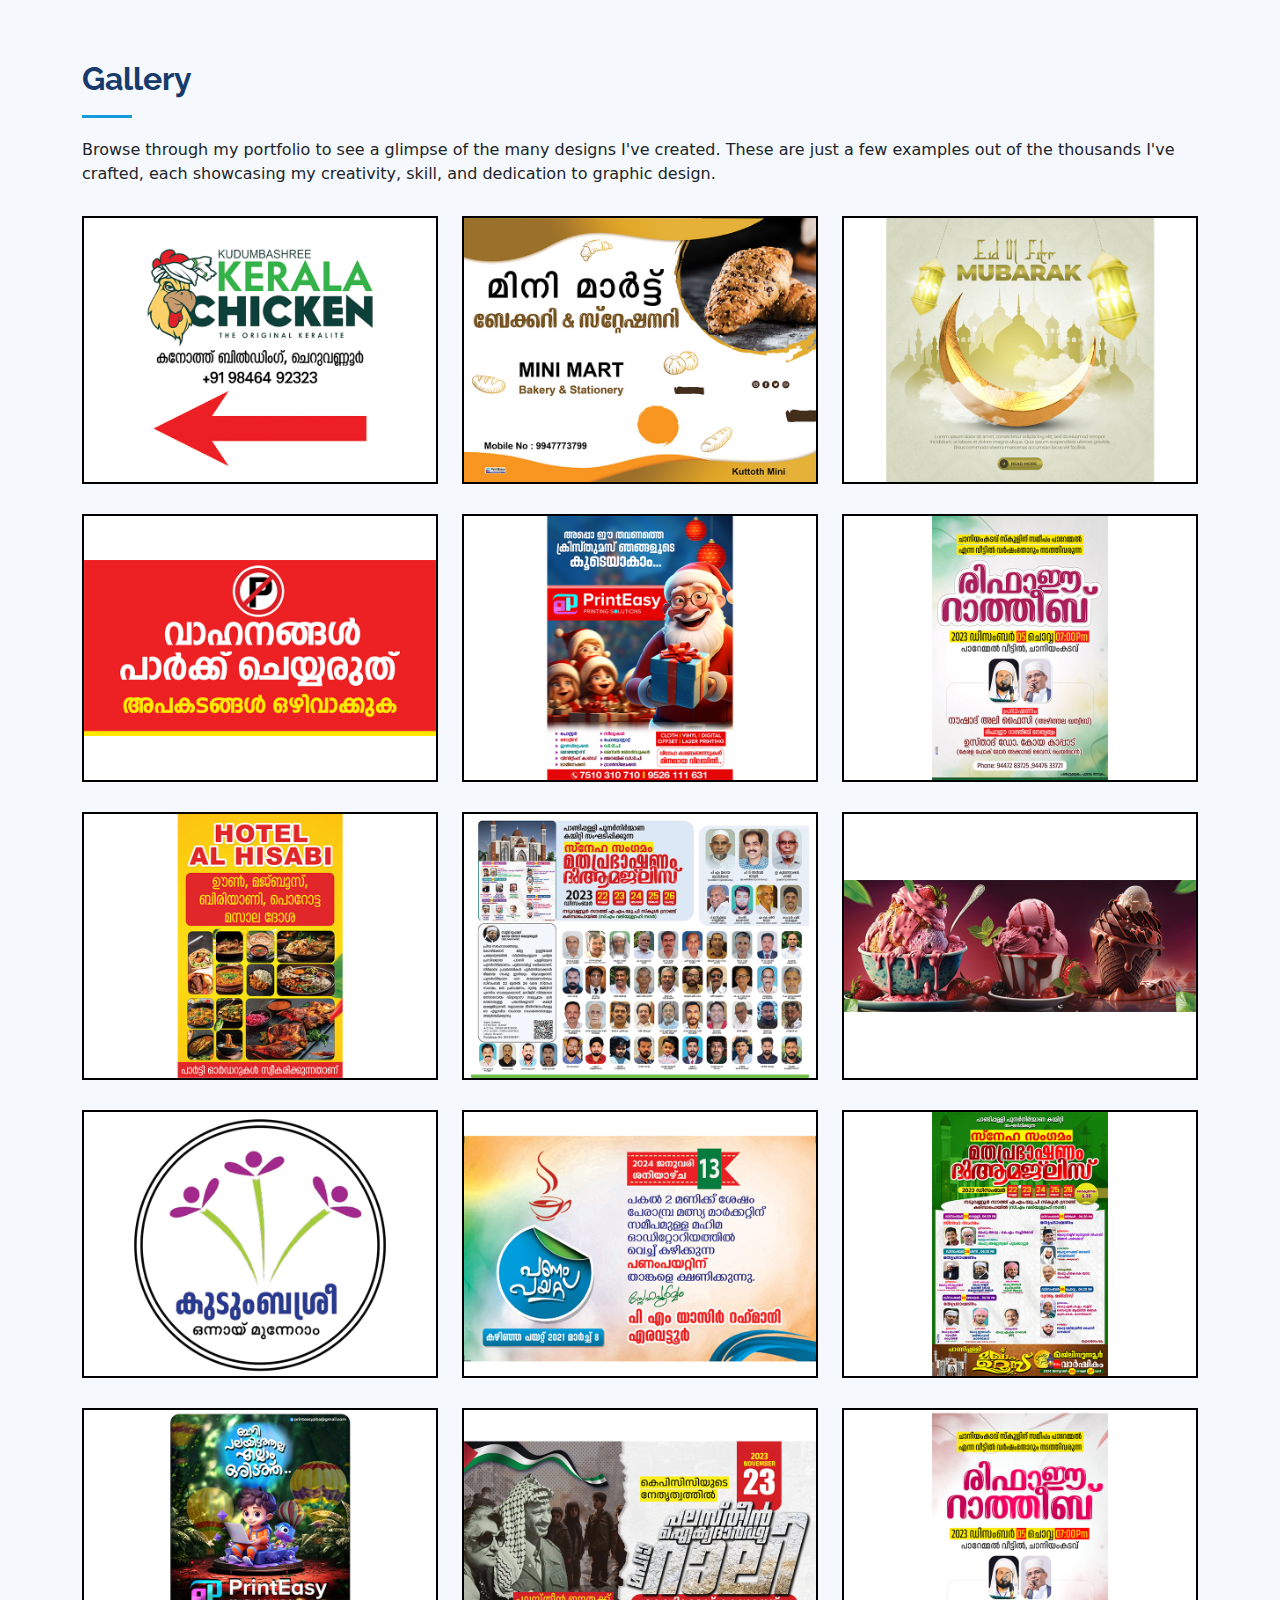
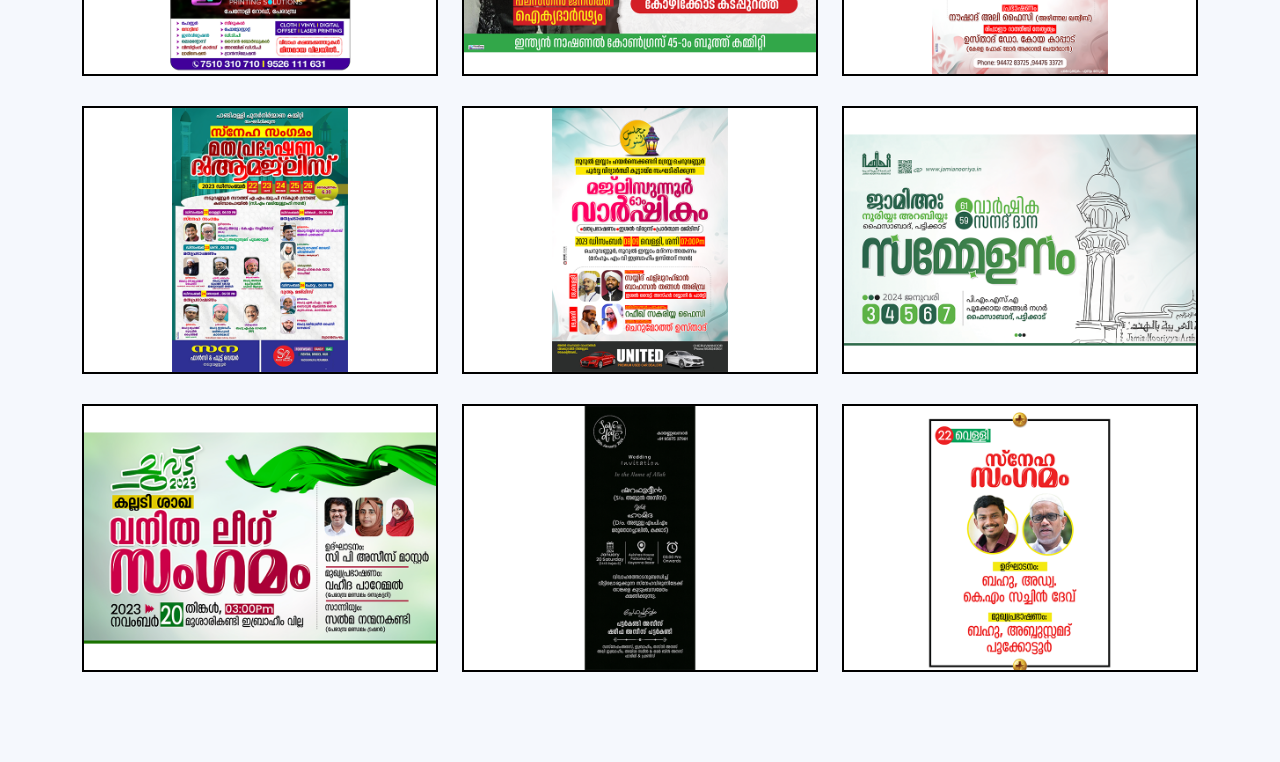
==== commit dd8adc9e: "some changes made (website become better)" ====
--- a/gallery.html
+++ b/gallery.html
@@ -64,8 +64,8 @@
 
         <!-- ------------------------------------changes made start---------------------------------- -->
         <div class="col-lg-4 col-md-6 portfolio-item filter-app">
-          <div class="portfolio-wrap">
-            <img src="assets/img/Gallery_images/kerala_chicken.png" class="img-fluid" alt="">
+          <div class="portfolio-wrap" style="background-color: #ffffff;">
+            <img src="assets/img/Gallery_images/kerala_chicken.png" class="img-fluid" alt="" style="border: 2px solid #000;" style="border: 2px solid #000;">
             <div class="portfolio-links">
               <a href="assets/img/Gallery_images/kerala_chicken.png" data-gallery="portfolioGallery" class="portfolio-lightbox"
                 title=""><i class="bi bi-arrows-angle-expand"></i></a>
@@ -73,13 +73,14 @@
             </div>
           </div>
         </div>
-        <!-- ------------------------------------changes made end---------------------------------- -->
-
-
-        <!-- ------------------------------------changes made start---------------------------------- -->
-        <div class="col-lg-4 col-md-6 portfolio-item filter-app">
-          <div class="portfolio-wrap">
-            <img src="assets/img/Gallery_images/mini_mart.png" class="img-fluid" alt="">
+        
+        <!-- ------------------------------------changes made end---------------------------------- -->
+
+
+        <!-- ------------------------------------changes made start---------------------------------- -->
+        <div class="col-lg-4 col-md-6 portfolio-item filter-app">
+          <div class="portfolio-wrap" style="background-color: #ffffff;">
+            <img src="assets/img/Gallery_images/mini_mart.png" class="img-fluid" alt="" style="border: 2px solid #000;" style="border: 2px solid #000;">
             <div class="portfolio-links">
               <a href="assets/img/Gallery_images/mini_mart.png" data-gallery="portfolioGallery" class="portfolio-lightbox"
                 title=""><i class="bi bi-arrows-angle-expand"></i></a>
@@ -87,15 +88,16 @@
             </div>
           </div>
         </div>
-        <!-- ------------------------------------changes made end---------------------------------- -->
-
-
-
-
-        <!-- ------------------------------------changes made start---------------------------------- -->
-        <div class="col-lg-4 col-md-6 portfolio-item filter-app">
-          <div class="portfolio-wrap">
-            <img src="assets/img/Gallery_images/mubarak.png" class="img-fluid" alt="">
+        
+        <!-- ------------------------------------changes made end---------------------------------- -->
+
+
+
+
+        <!-- ------------------------------------changes made start---------------------------------- -->
+        <div class="col-lg-4 col-md-6 portfolio-item filter-app">
+          <div class="portfolio-wrap" style="background-color: #ffffff;">
+            <img src="assets/img/Gallery_images/mubarak.png" class="img-fluid" alt="" style="border: 2px solid #000;" style="border: 2px solid #000;">
             <div class="portfolio-links">
               <a href="assets/img/Gallery_images/mubarak.png" data-gallery="portfolioGallery" class="portfolio-lightbox"
                 title=""><i class="bi bi-arrows-angle-expand"></i></a>
@@ -110,8 +112,8 @@
 
         <!-- ------------------------------------changes made start---------------------------------- -->
         <div class="col-lg-4 col-md-6 portfolio-item filter-app">
-          <div class="portfolio-wrap">
-            <img src="assets/img/Gallery_images/no_parking.png" class="img-fluid" alt="">
+          <div class="portfolio-wrap" style="background-color: #ffffff;">
+            <img src="assets/img/Gallery_images/no_parking.png" class="img-fluid" alt="" style="border: 2px solid #000;">
             <div class="portfolio-links">
               <a href="assets/img/Gallery_images/no_parking.png" data-gallery="portfolioGallery" class="portfolio-lightbox"
                 title=""><i class="bi bi-arrows-angle-expand"></i></a>
@@ -119,15 +121,16 @@
             </div>
           </div>
         </div>
-        <!-- ------------------------------------changes made end---------------------------------- -->
-
-
-
-
-        <!-- ------------------------------------changes made start---------------------------------- -->
-        <div class="col-lg-4 col-md-6 portfolio-item filter-app">
-          <div class="portfolio-wrap">
-            <img src="assets/img/Gallery_images/christmas.png" class="img-fluid" alt="">
+        
+        <!-- ------------------------------------changes made end---------------------------------- -->
+
+
+
+
+        <!-- ------------------------------------changes made start---------------------------------- -->
+        <div class="col-lg-4 col-md-6 portfolio-item filter-app">
+          <div class="portfolio-wrap" style="background-color: #ffffff;">
+            <img src="assets/img/Gallery_images/christmas.png" class="img-fluid" alt="" style="border: 2px solid #000;">
             <div class="portfolio-links">
               <a href="assets/img/Gallery_images/christmas.png" data-gallery="portfolioGallery" class="portfolio-lightbox"
                 title=""><i class="bi bi-arrows-angle-expand"></i></a>
@@ -142,8 +145,8 @@
 
         <!-- ------------------------------------changes made start---------------------------------- -->
         <div class="col-lg-4 col-md-6 portfolio-item filter-app">
-          <div class="portfolio-wrap">
-            <img src="assets/img/Gallery_images/ratheeb.png" class="img-fluid" alt="">
+          <div class="portfolio-wrap" style="background-color: #ffffff;">
+            <img src="assets/img/Gallery_images/ratheeb.png" class="img-fluid" alt="" style="border: 2px solid #000;">
             <div class="portfolio-links">
               <a href="assets/img/Gallery_images/ratheeb.png" data-gallery="portfolioGallery" class="portfolio-lightbox"
                 title=""><i class="bi bi-arrows-angle-expand"></i></a>
@@ -156,8 +159,8 @@
         
         <!-- ------------------------------------changes made start---------------------------------- -->
         <div class="col-lg-4 col-md-6 portfolio-item filter-app">
-          <div class="portfolio-wrap">
-            <img src="assets/img/Gallery_images/hotel.png" class="img-fluid" alt="">
+          <div class="portfolio-wrap"  style="background-color: #ffffff;">
+            <img src="assets/img/Gallery_images/hotel.png" class="img-fluid" alt="" style="border: 2px solid #000;">
             <div class="portfolio-links">
               <a href="assets/img/Gallery_images/hotel.png" data-gallery="portfolioGallery" class="portfolio-lightbox"
                 title=""><i class="bi bi-arrows-angle-expand"></i></a>
@@ -171,8 +174,8 @@
         
         <!-- ------------------------------------changes made start---------------------------------- -->
         <div class="col-lg-4 col-md-6 portfolio-item filter-app">
-          <div class="portfolio-wrap">
-            <img src="assets/img/Gallery_images/big_flex.png" class="img-fluid" alt="">
+          <div class="portfolio-wrap" style="background-color: #ffffff;">
+            <img src="assets/img/Gallery_images/big_flex.png" class="img-fluid" alt="" style="border: 2px solid #000;">
             <div class="portfolio-links">
               <a href="assets/img/Gallery_images/big_flex.png" data-gallery="portfolioGallery" class="portfolio-lightbox"
                 title=""><i class="bi bi-arrows-angle-expand"></i></a>
@@ -185,8 +188,8 @@
         
         <!-- ------------------------------------changes made start---------------------------------- -->
         <div class="col-lg-4 col-md-6 portfolio-item filter-app">
-          <div class="portfolio-wrap">
-            <img src="assets/img/Gallery_images/ice_cream.png" class="img-fluid" alt="">
+          <div class="portfolio-wrap" style="background-color: #ffffff;">
+            <img src="assets/img/Gallery_images/ice_cream.png" class="img-fluid" alt="" style="border: 2px solid #000;">
             <div class="portfolio-links">
               <a href="assets/img/Gallery_images/ice_cream.png" data-gallery="portfolioGallery" class="portfolio-lightbox"
                 title=""><i class="bi bi-arrows-angle-expand"></i></a>
@@ -199,8 +202,8 @@
         
         <!-- ------------------------------------changes made start---------------------------------- -->
         <div class="col-lg-4 col-md-6 portfolio-item filter-app">
-          <div class="portfolio-wrap">
-            <img src="assets/img/Gallery_images/kudumbashree.png" class="img-fluid" alt="">
+          <div class="portfolio-wrap" style="background-color: #ffffff;">
+            <img src="assets/img/Gallery_images/kudumbashree.png" class="img-fluid" alt="" style="border: 2px solid #000;">
             <div class="portfolio-links">
               <a href="assets/img/Gallery_images/kudumbashree.png" data-gallery="portfolioGallery" class="portfolio-lightbox"
                 title=""><i class="bi bi-arrows-angle-expand"></i></a>
@@ -213,8 +216,8 @@
         
         <!-- ------------------------------------changes made start---------------------------------- -->
         <div class="col-lg-4 col-md-6 portfolio-item filter-app">
-          <div class="portfolio-wrap">
-            <img src="assets/img/Gallery_images/panam_payat.png" class="img-fluid" alt="">
+          <div class="portfolio-wrap" style="background-color: #ffffff;">
+            <img src="assets/img/Gallery_images/panam_payat.png" class="img-fluid" alt="" style="border: 2px solid #000;">
             <div class="portfolio-links">
               <a href="assets/img/Gallery_images/panam_payat.png" data-gallery="portfolioGallery" class="portfolio-lightbox"
                 title=""><i class="bi bi-arrows-angle-expand"></i></a>
@@ -227,8 +230,8 @@
         
         <!-- ------------------------------------changes made start---------------------------------- -->
         <div class="col-lg-4 col-md-6 portfolio-item filter-app">
-          <div class="portfolio-wrap">
-            <img src="assets/img/Gallery_images/matha_praabashanam.png" class="img-fluid" alt="">
+          <div class="portfolio-wrap" style="background-color: #ffffff;">
+            <img src="assets/img/Gallery_images/matha_praabashanam.png" class="img-fluid" alt="" style="border: 2px solid #000;">
             <div class="portfolio-links">
               <a href="assets/img/Gallery_images/matha_praabashanam.png" data-gallery="portfolioGallery" class="portfolio-lightbox"
                 title=""><i class="bi bi-arrows-angle-expand"></i></a>
@@ -241,8 +244,8 @@
         
         <!-- ------------------------------------changes made start---------------------------------- -->
         <div class="col-lg-4 col-md-6 portfolio-item filter-app">
-          <div class="portfolio-wrap">
-            <img src="assets/img/Gallery_images/print_easy.png" class="img-fluid" alt="">
+          <div class="portfolio-wrap" style="background-color: #ffffff;">
+            <img src="assets/img/Gallery_images/print_easy.png" class="img-fluid" alt="" style="border: 2px solid #000;">
             <div class="portfolio-links">
               <a href="assets/img/Gallery_images/print_easy.png" data-gallery="portfolioGallery" class="portfolio-lightbox"
                 title=""><i class="bi bi-arrows-angle-expand"></i></a>
@@ -255,8 +258,8 @@
         
         <!-- ------------------------------------changes made start---------------------------------- -->
         <div class="col-lg-4 col-md-6 portfolio-item filter-app">
-          <div class="portfolio-wrap">
-            <img src="assets/img/Gallery_images/rali.png" class="img-fluid" alt="">
+          <div class="portfolio-wrap" style="background-color: #ffffff;">
+            <img src="assets/img/Gallery_images/rali.png" class="img-fluid" alt="" style="border: 2px solid #000;">
             <div class="portfolio-links">
               <a href="assets/img/Gallery_images/rali.png" data-gallery="portfolioGallery" class="portfolio-lightbox"
                 title=""><i class="bi bi-arrows-angle-expand"></i></a>
@@ -269,8 +272,8 @@
         
         <!-- ------------------------------------changes made start---------------------------------- -->
         <div class="col-lg-4 col-md-6 portfolio-item filter-app">
-          <div class="portfolio-wrap">
-            <img src="assets/img/Gallery_images/rifa.png" class="img-fluid" alt="">
+          <div class="portfolio-wrap" style="background-color: #ffffff;">
+            <img src="assets/img/Gallery_images/rifa.png" class="img-fluid" alt="" style="border: 2px solid #000;">
             <div class="portfolio-links">
               <a href="assets/img/Gallery_images/rifa.png" data-gallery="portfolioGallery" class="portfolio-lightbox"
                 title=""><i class="bi bi-arrows-angle-expand"></i></a>
@@ -283,8 +286,8 @@
         
         <!-- ------------------------------------changes made start---------------------------------- -->
         <div class="col-lg-4 col-md-6 portfolio-item filter-app">
-          <div class="portfolio-wrap">
-            <img src="assets/img/Gallery_images/du_aaa_maglis.png" class="img-fluid" alt="">
+          <div class="portfolio-wrap" style="background-color: #ffffff;">
+            <img src="assets/img/Gallery_images/du_aaa_maglis.png" class="img-fluid" alt="" style="border: 2px solid #000;">
             <div class="portfolio-links">
               <a href="assets/img/Gallery_images/du_aaa_maglis.png" data-gallery="portfolioGallery" class="portfolio-lightbox"
                 title=""><i class="bi bi-arrows-angle-expand"></i></a>
@@ -297,8 +300,8 @@
         
         <!-- ------------------------------------changes made start---------------------------------- -->
         <div class="col-lg-4 col-md-6 portfolio-item filter-app">
-          <div class="portfolio-wrap">
-            <img src="assets/img/Gallery_images/varshikam.png" class="img-fluid" alt="">
+          <div class="portfolio-wrap" style="background-color: #ffffff;">
+            <img src="assets/img/Gallery_images/varshikam.png" class="img-fluid" alt="" style="border: 2px solid #000;">
             <div class="portfolio-links">
               <a href="assets/img/Gallery_images/varshikam.png" data-gallery="portfolioGallery" class="portfolio-lightbox"
                 title=""><i class="bi bi-arrows-angle-expand"></i></a>
@@ -311,8 +314,8 @@
         
         <!-- ------------------------------------changes made start---------------------------------- -->
         <div class="col-lg-4 col-md-6 portfolio-item filter-app">
-          <div class="portfolio-wrap">
-            <img src="assets/img/Gallery_images/samelanam.png" class="img-fluid" alt="">
+          <div class="portfolio-wrap" style="background-color: #ffffff;">
+            <img src="assets/img/Gallery_images/samelanam.png" class="img-fluid" alt="" style="border: 2px solid #000;">
             <div class="portfolio-links">
               <a href="assets/img/Gallery_images/samelanam.png" data-gallery="portfolioGallery" class="portfolio-lightbox"
                 title=""><i class="bi bi-arrows-angle-expand"></i></a>
@@ -325,8 +328,8 @@
         
         <!-- ------------------------------------changes made start---------------------------------- -->
         <div class="col-lg-4 col-md-6 portfolio-item filter-app">
-          <div class="portfolio-wrap">
-            <img src="assets/img/Gallery_images/sangamam.png" class="img-fluid" alt="">
+          <div class="portfolio-wrap" style="background-color: #ffffff;">
+            <img src="assets/img/Gallery_images/sangamam.png" class="img-fluid" alt="" style="border: 2px solid #000;">
             <div class="portfolio-links">
               <a href="assets/img/Gallery_images/sangamam.png" data-gallery="portfolioGallery" class="portfolio-lightbox"
                 title=""><i class="bi bi-arrows-angle-expand"></i></a>
@@ -339,8 +342,8 @@
         
         <!-- ------------------------------------changes made start---------------------------------- -->
         <div class="col-lg-4 col-md-6 portfolio-item filter-app">
-          <div class="portfolio-wrap">
-            <img src="assets/img/Gallery_images/wedding_card_2.png" class="img-fluid" alt="">
+          <div class="portfolio-wrap" style="background-color: #ffffff;">
+            <img src="assets/img/Gallery_images/wedding_card_2.png" class="img-fluid" alt="" style="border: 2px solid #000;">
             <div class="portfolio-links">
               <a href="assets/img/Gallery_images/wedding_card_2.png" data-gallery="portfolioGallery" class="portfolio-lightbox"
                 title=""><i class="bi bi-arrows-angle-expand"></i></a>
@@ -353,8 +356,8 @@
         
         <!-- ------------------------------------changes made start---------------------------------- -->
         <div class="col-lg-4 col-md-6 portfolio-item filter-app">
-          <div class="portfolio-wrap">
-            <img src="assets/img/Gallery_images/sheha_sangamam.png" class="img-fluid" alt="">
+          <div class="portfolio-wrap" style="background-color: #ffffff;">
+            <img src="assets/img/Gallery_images/sheha_sangamam.png" class="img-fluid" alt="" style="border: 2px solid #000;">
             <div class="portfolio-links">
               <a href="assets/img/Gallery_images/sheha_sangamam.png" data-gallery="portfolioGallery" class="portfolio-lightbox"
                 title=""><i class="bi bi-arrows-angle-expand"></i></a>
